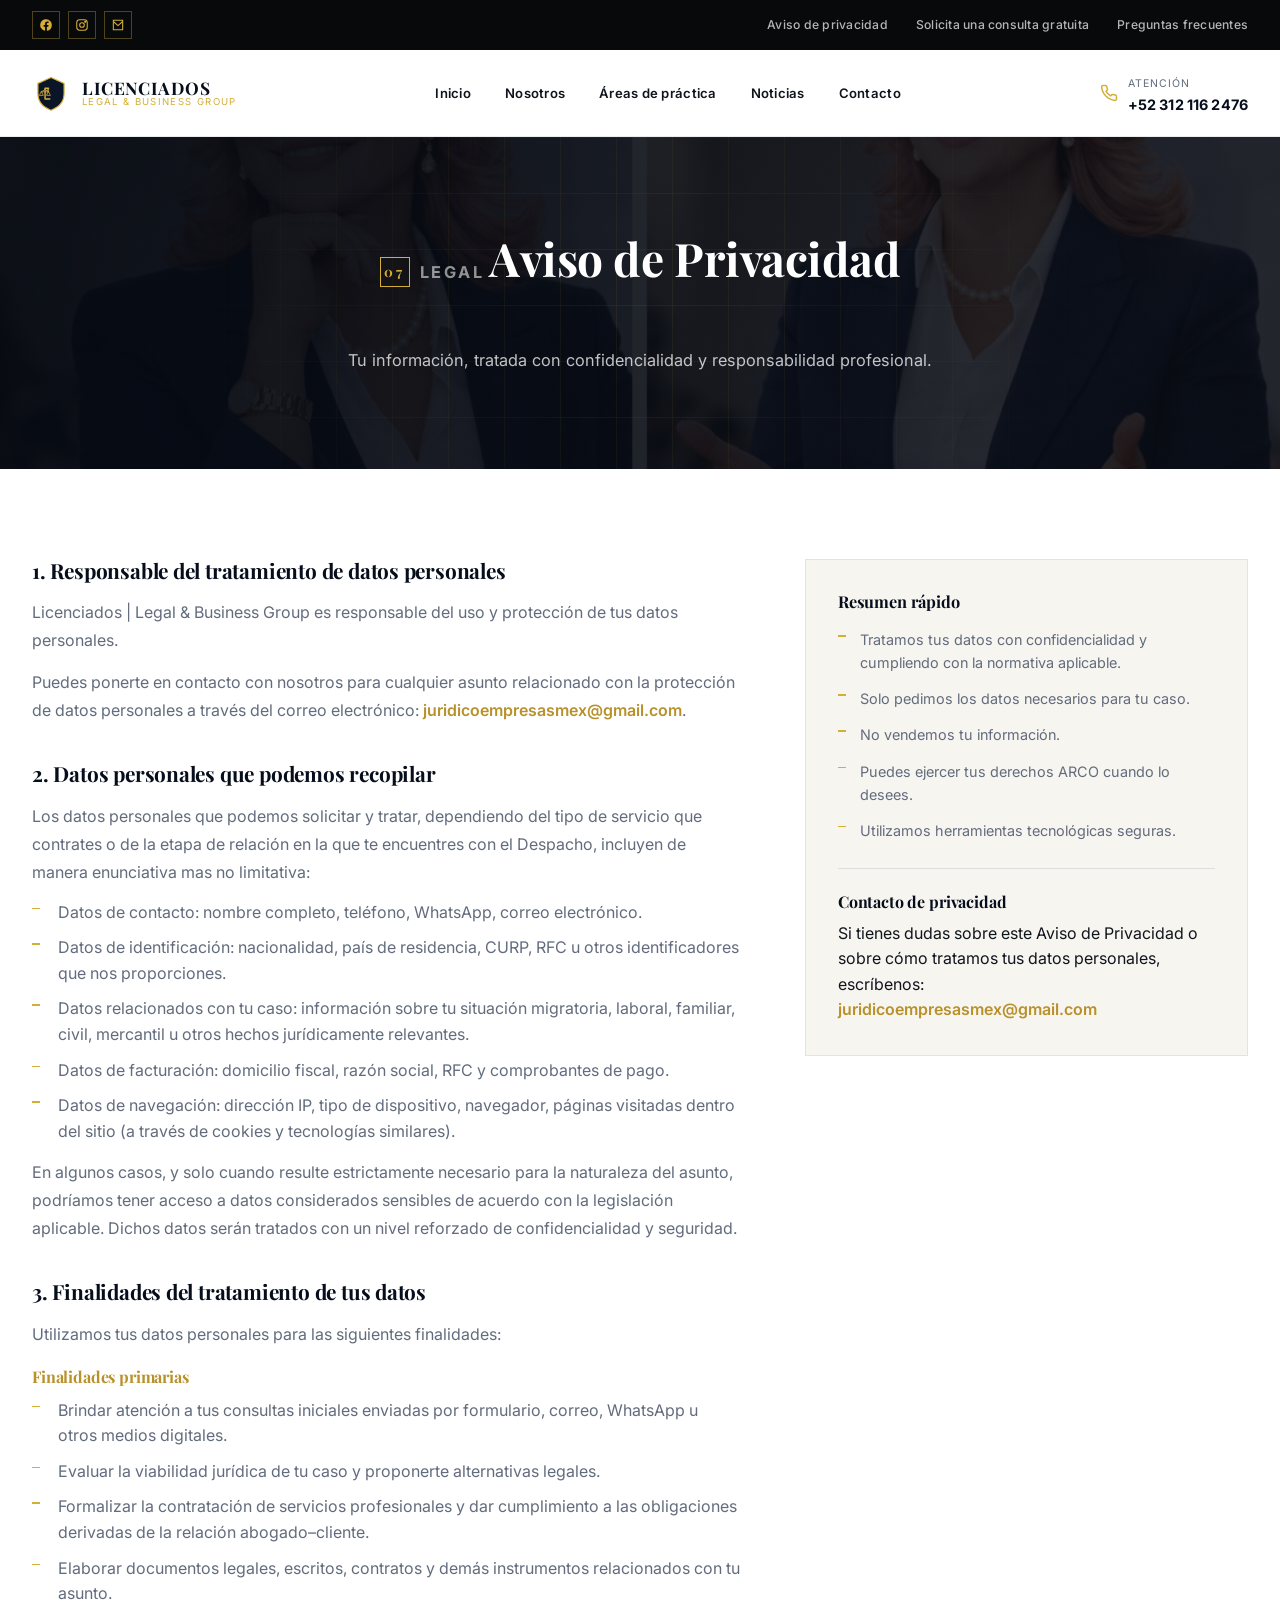
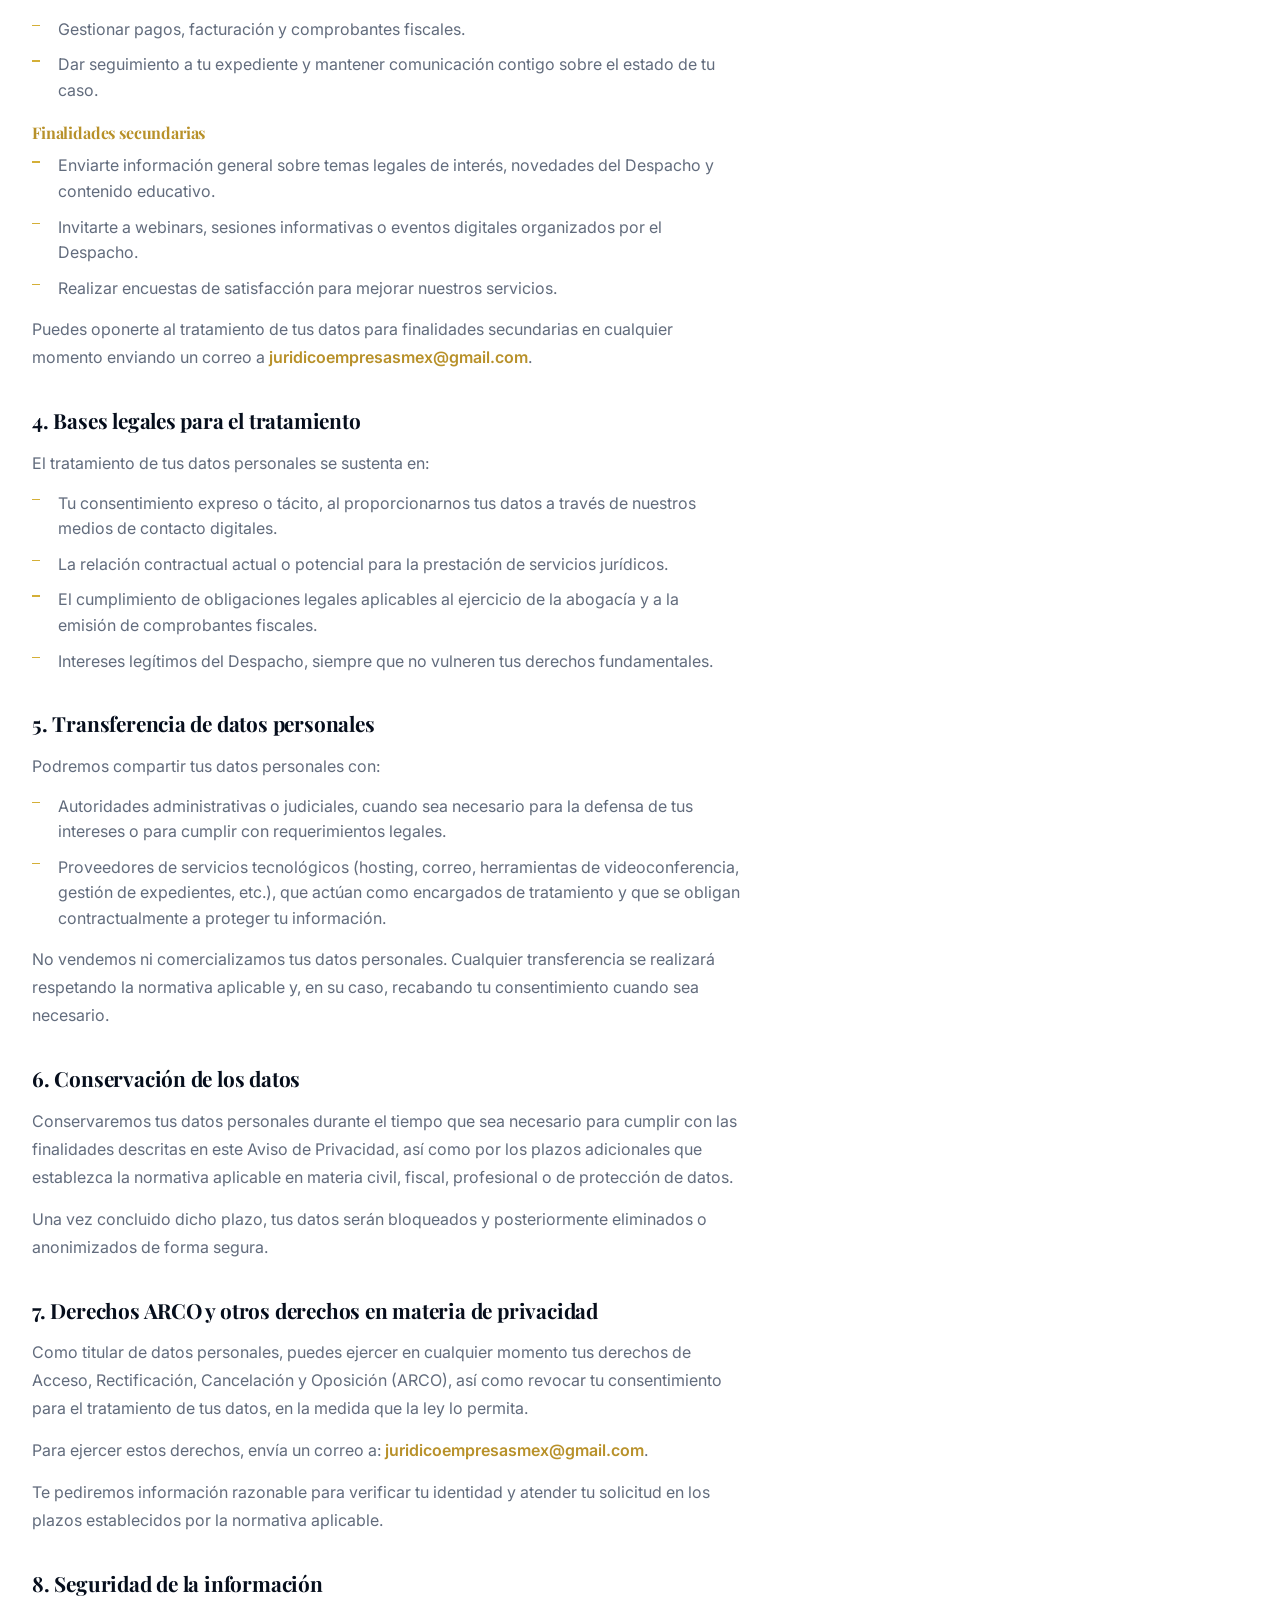
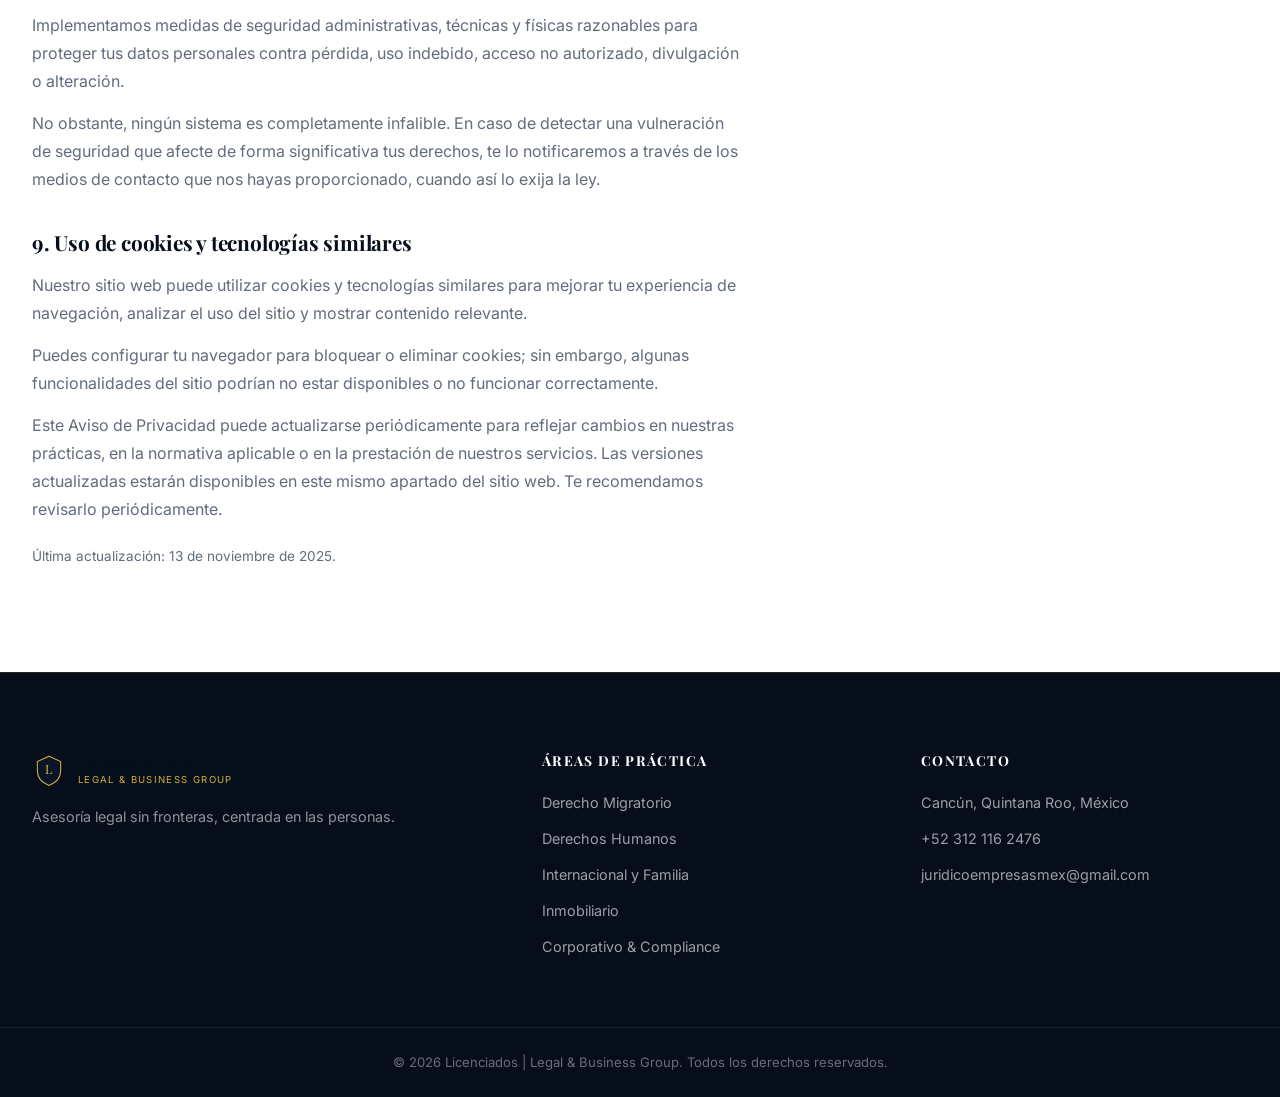
==== privacidad.html @ 24087941 "first commit" ====
<!DOCTYPE html>
<html lang="es-MX">
<head>
<meta charset="UTF-8">
<meta name="viewport" content="width=device-width, initial-scale=1.0">
<title>Aviso de Privacidad — Licenciados | Legal &amp; Business Group</title>
<meta name="description" content="Aviso de privacidad de Licenciados | Legal & Business Group: cómo protegemos y tratamos tus datos personales.">

<link rel="icon" href="data:image/svg+xml,%3Csvg xmlns='http://www.w3.org/2000/svg' viewBox='0 0 64 64'%3E%3Crect width='64' height='64' rx='12' fill='%230a1628'/%3E%3Cpath d='M32 10 L50 18 V32 C50 44 42 51 32 55 C22 51 14 44 14 32 V18 Z' fill='none' stroke='%23d4af37' stroke-width='2.5'/%3E%3Ctext x='32' y='40' font-family='Georgia,serif' font-size='24' fill='%23d4af37' text-anchor='middle'%3EL%3C/text%3E%3C/svg%3E">

<link rel="preconnect" href="https://fonts.googleapis.com">
<link rel="preconnect" href="https://fonts.gstatic.com" crossorigin>
<link href="https://fonts.googleapis.com/css2?family=Playfair+Display:wght@600;700;800&family=Inter:wght@400;500;600;700;800&display=swap" rel="stylesheet">

<link rel="stylesheet" href="assets/css/style.css">
</head>
<body>

<div id="scrollProgress"></div>

<div class="topbar">
  <div class="container topbar-inner">
    <div class="topbar-social">
      <a href="#" aria-label="Facebook"><svg width="14" height="14" viewBox="0 0 24 24" fill="currentColor"><path d="M22 12a10 10 0 1 0-11.6 9.9v-7H7.9V12h2.5V9.8c0-2.5 1.5-3.9 3.8-3.9 1.1 0 2.2.2 2.2.2v2.5h-1.3c-1.2 0-1.6.8-1.6 1.6V12h2.8l-.4 2.9h-2.4v7A10 10 0 0 0 22 12z"/></svg></a>
      <a href="#" aria-label="Instagram"><svg width="14" height="14" viewBox="0 0 24 24" fill="none" stroke="currentColor" stroke-width="1.8"><rect x="3" y="3" width="18" height="18" rx="5"/><circle cx="12" cy="12" r="4"/><circle cx="17.5" cy="6.5" r="1"/></svg></a>
      <a href="mailto:privacidad@licenciados.mx" aria-label="Correo"><svg width="14" height="14" viewBox="0 0 24 24" fill="none" stroke="currentColor" stroke-width="1.8"><path d="M4 4h16v16H4z"/><path d="M4 6l8 7 8-7"/></svg></a>
    </div>
    <div class="topbar-links">
      <a href="privacidad.html">Aviso de privacidad</a>
      <a href="https://wa.me/523121162476?text=Hola%2C%20me%20gustar%C3%ADa%20agendar%20una%20consulta%20gratuita" target="_blank" rel="noopener">Solicita una consulta gratuita</a>
      <a href="index.html#faq">Preguntas frecuentes</a>
    </div>
  </div>
</div>

<header class="header" id="header">
  <div class="container header-inner">
    <a href="index.html" class="brand">
      <svg class="brand-mark" viewBox="0 0 64 64" width="38" height="38" aria-hidden="true">
        <path d="M32 6 L54 16 V33 C54 47.5 44.5 56.5 32 61 C19.5 56.5 10 47.5 10 33 V16 Z" fill="#0a1628" stroke="#d4af37" stroke-width="2"/>
        <path d="M22 24 h6 M22 24 v18 M22 42 h8 M27 24 v6" stroke="#d4af37" stroke-width="2.4" fill="none" stroke-linecap="round"/>
        <path d="M22 26 L16 30 M22 26 L28 30 M16 30 h12 M16 30 l3 6 h-6 z M28 30 l3 6 h-6 z" stroke="#d4af37" stroke-width="1.3" fill="none" stroke-linecap="round" stroke-linejoin="round"/>
      </svg>
      <span class="brand-text">
        <strong>LICENCIADOS</strong>
        <em>Legal &amp; Business Group</em>
      </span>
    </a>

    <nav class="nav" id="nav">
      <a href="index.html#inicio">Inicio</a>
      <a href="index.html#nosotros">Nosotros</a>
      <a href="index.html#areas">Áreas de práctica</a>
      <a href="index.html#noticias">Noticias</a>
      <a href="index.html#contacto">Contacto</a>
    </nav>

    <a href="tel:+523121162476" class="header-phone">
      <svg width="18" height="18" viewBox="0 0 24 24" fill="none" stroke="currentColor" stroke-width="2"><path d="M22 16.92v3a2 2 0 0 1-2.18 2 19.79 19.79 0 0 1-8.63-3.07 19.5 19.5 0 0 1-6-6 19.79 19.79 0 0 1-3.07-8.67A2 2 0 0 1 4.11 2h3a2 2 0 0 1 2 1.72c.12.9.34 1.79.65 2.65a2 2 0 0 1-.45 2.11L8.09 9.91a16 16 0 0 0 6 6l1.43-1.42a2 2 0 0 1 2.11-.45c.86.31 1.75.53 2.65.65A2 2 0 0 1 22 16.92z"/></svg>
      <span><span class="header-phone-label">Atención</span><strong>+52 312 116 2476</strong></span>
    </a>

    <button class="nav-toggle" id="navToggle" aria-label="Abrir menú">
      <span></span><span></span><span></span>
    </button>
  </div>
</header>

<main>
  <div class="photo-banner" style="background-image:linear-gradient(rgba(10,10,10,.5),rgba(10,10,10,.6)),url('assets/img/monica-about.jpg')">
    <div class="photo-banner-inner">
      <p class="tag-index"><span>07</span> Legal</p>
      <h1>Aviso de Privacidad</h1>
      <span class="head-line in-view"></span>
      <p>Tu información, tratada con confidencialidad y responsabilidad profesional.</p>
    </div>
  </div>

  <section class="legal">
    <div class="container legal-inner">
      <div class="legal-body reveal in-view">
        <h2>1. Responsable del tratamiento de datos personales</h2>
        <p>Licenciados | Legal &amp; Business Group es responsable del uso y protección de tus datos personales.</p>
        <p>Puedes ponerte en contacto con nosotros para cualquier asunto relacionado con la protección de datos personales a través del correo electrónico: <a href="mailto:juridicoempresasmex@gmail.com">juridicoempresasmex@gmail.com</a>.</p>

        <h2>2. Datos personales que podemos recopilar</h2>
        <p>Los datos personales que podemos solicitar y tratar, dependiendo del tipo de servicio que contrates o de la etapa de relación en la que te encuentres con el Despacho, incluyen de manera enunciativa mas no limitativa:</p>
        <ul>
          <li>Datos de contacto: nombre completo, teléfono, WhatsApp, correo electrónico.</li>
          <li>Datos de identificación: nacionalidad, país de residencia, CURP, RFC u otros identificadores que nos proporciones.</li>
          <li>Datos relacionados con tu caso: información sobre tu situación migratoria, laboral, familiar, civil, mercantil u otros hechos jurídicamente relevantes.</li>
          <li>Datos de facturación: domicilio fiscal, razón social, RFC y comprobantes de pago.</li>
          <li>Datos de navegación: dirección IP, tipo de dispositivo, navegador, páginas visitadas dentro del sitio (a través de cookies y tecnologías similares).</li>
        </ul>
        <p>En algunos casos, y solo cuando resulte estrictamente necesario para la naturaleza del asunto, podríamos tener acceso a datos considerados sensibles de acuerdo con la legislación aplicable. Dichos datos serán tratados con un nivel reforzado de confidencialidad y seguridad.</p>

        <h2>3. Finalidades del tratamiento de tus datos</h2>
        <p>Utilizamos tus datos personales para las siguientes finalidades:</p>
        <h3>Finalidades primarias</h3>
        <ul>
          <li>Brindar atención a tus consultas iniciales enviadas por formulario, correo, WhatsApp u otros medios digitales.</li>
          <li>Evaluar la viabilidad jurídica de tu caso y proponerte alternativas legales.</li>
          <li>Formalizar la contratación de servicios profesionales y dar cumplimiento a las obligaciones derivadas de la relación abogado–cliente.</li>
          <li>Elaborar documentos legales, escritos, contratos y demás instrumentos relacionados con tu asunto.</li>
          <li>Gestionar pagos, facturación y comprobantes fiscales.</li>
          <li>Dar seguimiento a tu expediente y mantener comunicación contigo sobre el estado de tu caso.</li>
        </ul>
        <h3>Finalidades secundarias</h3>
        <ul>
          <li>Enviarte información general sobre temas legales de interés, novedades del Despacho y contenido educativo.</li>
          <li>Invitarte a webinars, sesiones informativas o eventos digitales organizados por el Despacho.</li>
          <li>Realizar encuestas de satisfacción para mejorar nuestros servicios.</li>
        </ul>
        <p>Puedes oponerte al tratamiento de tus datos para finalidades secundarias en cualquier momento enviando un correo a <a href="mailto:juridicoempresasmex@gmail.com">juridicoempresasmex@gmail.com</a>.</p>

        <h2>4. Bases legales para el tratamiento</h2>
        <p>El tratamiento de tus datos personales se sustenta en:</p>
        <ul>
          <li>Tu consentimiento expreso o tácito, al proporcionarnos tus datos a través de nuestros medios de contacto digitales.</li>
          <li>La relación contractual actual o potencial para la prestación de servicios jurídicos.</li>
          <li>El cumplimiento de obligaciones legales aplicables al ejercicio de la abogacía y a la emisión de comprobantes fiscales.</li>
          <li>Intereses legítimos del Despacho, siempre que no vulneren tus derechos fundamentales.</li>
        </ul>

        <h2>5. Transferencia de datos personales</h2>
        <p>Podremos compartir tus datos personales con:</p>
        <ul>
          <li>Autoridades administrativas o judiciales, cuando sea necesario para la defensa de tus intereses o para cumplir con requerimientos legales.</li>
          <li>Proveedores de servicios tecnológicos (hosting, correo, herramientas de videoconferencia, gestión de expedientes, etc.), que actúan como encargados de tratamiento y que se obligan contractualmente a proteger tu información.</li>
        </ul>
        <p>No vendemos ni comercializamos tus datos personales. Cualquier transferencia se realizará respetando la normativa aplicable y, en su caso, recabando tu consentimiento cuando sea necesario.</p>

        <h2>6. Conservación de los datos</h2>
        <p>Conservaremos tus datos personales durante el tiempo que sea necesario para cumplir con las finalidades descritas en este Aviso de Privacidad, así como por los plazos adicionales que establezca la normativa aplicable en materia civil, fiscal, profesional o de protección de datos.</p>
        <p>Una vez concluido dicho plazo, tus datos serán bloqueados y posteriormente eliminados o anonimizados de forma segura.</p>

        <h2>7. Derechos ARCO y otros derechos en materia de privacidad</h2>
        <p>Como titular de datos personales, puedes ejercer en cualquier momento tus derechos de Acceso, Rectificación, Cancelación y Oposición (ARCO), así como revocar tu consentimiento para el tratamiento de tus datos, en la medida que la ley lo permita.</p>
        <p>Para ejercer estos derechos, envía un correo a: <a href="mailto:juridicoempresasmex@gmail.com">juridicoempresasmex@gmail.com</a>.</p>
        <p>Te pediremos información razonable para verificar tu identidad y atender tu solicitud en los plazos establecidos por la normativa aplicable.</p>

        <h2>8. Seguridad de la información</h2>
        <p>Implementamos medidas de seguridad administrativas, técnicas y físicas razonables para proteger tus datos personales contra pérdida, uso indebido, acceso no autorizado, divulgación o alteración.</p>
        <p>No obstante, ningún sistema es completamente infalible. En caso de detectar una vulneración de seguridad que afecte de forma significativa tus derechos, te lo notificaremos a través de los medios de contacto que nos hayas proporcionado, cuando así lo exija la ley.</p>

        <h2>9. Uso de cookies y tecnologías similares</h2>
        <p>Nuestro sitio web puede utilizar cookies y tecnologías similares para mejorar tu experiencia de navegación, analizar el uso del sitio y mostrar contenido relevante.</p>
        <p>Puedes configurar tu navegador para bloquear o eliminar cookies; sin embargo, algunas funcionalidades del sitio podrían no estar disponibles o no funcionar correctamente.</p>
        <p>Este Aviso de Privacidad puede actualizarse periódicamente para reflejar cambios en nuestras prácticas, en la normativa aplicable o en la prestación de nuestros servicios. Las versiones actualizadas estarán disponibles en este mismo apartado del sitio web. Te recomendamos revisarlo periódicamente.</p>
        <p class="legal-updated">Última actualización: 13 de noviembre de 2025.</p>
      </div>

      <aside class="legal-side frame reveal in-view">
        <h3>Resumen rápido</h3>
        <ul>
          <li>Tratamos tus datos con confidencialidad y cumpliendo con la normativa aplicable.</li>
          <li>Solo pedimos los datos necesarios para tu caso.</li>
          <li>No vendemos tu información.</li>
          <li>Puedes ejercer tus derechos ARCO cuando lo desees.</li>
          <li>Utilizamos herramientas tecnológicas seguras.</li>
        </ul>
        <div class="legal-contact">
          <h4>Contacto de privacidad</h4>
          <p>Si tienes dudas sobre este Aviso de Privacidad o sobre cómo tratamos tus datos personales, escríbenos:</p>
          <a href="mailto:juridicoempresasmex@gmail.com">juridicoempresasmex@gmail.com</a>
        </div>
      </aside>
    </div>
  </section>
</main>

<footer class="footer">
  <div class="container footer-inner">
    <div class="footer-brand">
      <a href="index.html" class="brand">
        <svg class="brand-mark" viewBox="0 0 64 64" width="34" height="34" aria-hidden="true">
          <path d="M32 6 L54 16 V33 C54 47.5 44.5 56.5 32 61 C19.5 56.5 10 47.5 10 33 V16 Z" fill="#0a1628" stroke="#d4af37" stroke-width="2"/>
          <text x="32" y="40" font-family="Playfair Display, serif" font-size="24" fill="#d4af37" text-anchor="middle">L</text>
        </svg>
        <span class="brand-text">
          <strong>LICENCIADOS</strong>
          <em>Legal &amp; Business Group</em>
        </span>
      </a>
      <p>Asesoría legal sin fronteras, centrada en las personas.</p>
    </div>

    <div class="footer-col">
      <h4>Áreas de práctica</h4>
      <ul>
        <li><a href="index.html#areas">Derecho Migratorio</a></li>
        <li><a href="index.html#areas">Derechos Humanos</a></li>
        <li><a href="index.html#areas">Internacional y Familia</a></li>
        <li><a href="index.html#areas">Inmobiliario</a></li>
        <li><a href="index.html#areas">Corporativo &amp; Compliance</a></li>
      </ul>
    </div>

    <div class="footer-col">
      <h4>Contacto</h4>
      <ul>
        <li>Cancún, Quintana Roo, México</li>
        <li><a href="tel:+523121162476">+52 312 116 2476</a></li>
        <li><a href="mailto:juridicoempresasmex@gmail.com">juridicoempresasmex@gmail.com</a></li>
      </ul>
    </div>
  </div>

  <div class="footer-bottom">
    <div class="container footer-bottom-inner">
      <p>&copy; <span id="year"></span> Licenciados | Legal &amp; Business Group. Todos los derechos reservados.</p>
    </div>
  </div>
</footer>

<script>
document.getElementById('year').textContent = new Date().getFullYear();
document.getElementById('navToggle').addEventListener('click', () => document.getElementById('nav').classList.toggle('open'));

const header = document.getElementById('header');
const topbar = document.querySelector('.topbar');
const progressBar = document.getElementById('scrollProgress');
let lastY = window.scrollY;
window.addEventListener('scroll', () => {
  const y = window.scrollY;
  header.classList.toggle('scrolled', y > 20);
  if (y > lastY && y > 140) topbar.classList.add('hide'); else topbar.classList.remove('hide');
  lastY = y;
  const h = document.documentElement;
  const max = h.scrollHeight - h.clientHeight;
  progressBar.style.width = max > 0 ? (y / max * 100) + '%' : '0%';
}, { passive: true });
</script>
</body>
</html>
---- assets/css/style.css ----
/* ============================================
   Licenciados | Legal & Business Group
   Landing page — enterprise / big tech premium
   ============================================ */

:root{
  --navy: #060e1c;
  --navy-2: #0b1a30;
  --navy-3: #10233d;
  --black: #08090b;
  --gold: #d4af37;
  --gold-2: #b8912a;
  --amber: #f2a93b;
  --cream: #f7f5f0;
  --cream-2: #efe9dd;
  --ink: #10141c;
  --muted: #626c7d;
  --white: #ffffff;
  --line: rgba(212,175,55,.16);
  --line-soft: rgba(255,255,255,.08);
  --shadow-soft: 0 30px 70px -30px rgba(3,8,16,.5);
  --ff-serif: "Playfair Display", Georgia, serif;
  --ff-sans: "Inter", -apple-system, BlinkMacSystemFont, "Segoe UI", sans-serif;
  --ease: cubic-bezier(.16,1,.3,1);
  --ease-soft: cubic-bezier(.4,0,.2,1);
}

*,*::before,*::after{box-sizing:border-box;margin:0;padding:0;}
html{scroll-behavior:smooth;}
body{
  font-family:var(--ff-sans);
  color:var(--ink);
  background:var(--white);
  line-height:1.6;
  overflow-x:hidden;
  -webkit-font-smoothing:antialiased;
}
img{max-width:100%;display:block;}
a{text-decoration:none;color:inherit;}
ul{list-style:none;}
button{font-family:inherit;cursor:pointer;border:none;background:none;}
input,select,textarea{font-family:inherit;}
::selection{background:var(--gold);color:var(--navy);}

.container{
  width:100%;
  max-width:1280px;
  margin:0 auto;
  padding:0 32px;
}

h1,h2,h3,h4{font-family:var(--ff-serif);font-weight:700;color:var(--navy);line-height:1.12;letter-spacing:-.01em;}
h2{font-size:clamp(1.9rem,3.2vw,2.75rem);}
h3{font-size:1.25rem;}

.eyebrow{
  font-size:.72rem;
  font-weight:700;
  letter-spacing:.22em;
  text-transform:uppercase;
  color:var(--gold);
  margin-bottom:14px;
  display:inline-flex;align-items:center;gap:10px;
}
.eyebrow::before{content:"";width:26px;height:1px;background:var(--gold);display:inline-block;}

.section-desc{color:var(--muted);max-width:640px;font-size:1.03rem;}
.section-head{margin-bottom:56px;position:relative;}
.section-head.center{text-align:center;margin-left:auto;margin-right:auto;}
.section-head.center .eyebrow{justify-content:center;}
.section-head.center .eyebrow::before{display:none;}
.section-head.light h2{color:var(--white);}
.section-head.light .section-desc{color:rgba(255,255,255,.62);}
.section-head h2{position:relative;}
.head-line{
  display:block;width:0;height:2px;background:linear-gradient(90deg,var(--gold),var(--amber));
  margin-top:22px;transition:width 1s var(--ease);
}
.reveal.in-view .head-line{width:72px;}
.section-head.center .head-line{margin-left:auto;margin-right:auto;}

.tag-index{
  display:inline-flex;align-items:center;gap:10px;
  font-family:var(--ff-sans);font-size:.7rem;font-weight:700;
  letter-spacing:.18em;color:var(--muted);text-transform:uppercase;
  margin-bottom:18px;
}
.tag-index span{
  width:30px;height:30px;border:1px solid var(--gold);
  display:flex;align-items:center;justify-content:center;
  color:var(--gold);font-family:var(--ff-serif);font-size:.85rem;font-weight:700;
}
.section-head.light .tag-index{color:rgba(255,255,255,.5);}

/* ---------- Buttons ---------- */
.btn{
  position:relative;
  display:inline-flex;align-items:center;justify-content:center;gap:10px;
  padding:16px 34px;
  font-weight:600;
  font-size:.82rem;
  letter-spacing:.06em;
  text-transform:uppercase;
  border-radius:0;
  clip-path:polygon(14px 0,100% 0,100% calc(100% - 14px),calc(100% - 14px) 100%,0 100%,0 14px);
  overflow:hidden;
  transition:transform .4s var(--ease),box-shadow .4s var(--ease),color .3s var(--ease-soft);
  white-space:nowrap;
  isolation:isolate;
}
.btn::before{
  content:"";position:absolute;inset:0;z-index:-1;
  transform:translateX(-100%);
  transition:transform .5s var(--ease);
}
.btn-primary{
  background:var(--navy);
  color:var(--gold);
  border:1px solid var(--gold);
}
.btn-primary::before{background:linear-gradient(120deg,var(--gold),var(--amber));}
.btn-primary:hover{color:var(--navy);transform:translateY(-2px);box-shadow:0 18px 40px -16px rgba(212,175,55,.55);}
.btn-primary:hover::before{transform:translateX(0);}

.btn-dark{background:var(--black);color:var(--gold);border:1px solid rgba(212,175,55,.4);}
.btn-dark::before{background:var(--navy);}
.btn-dark:hover{transform:translateY(-2px);box-shadow:0 18px 40px -18px rgba(0,0,0,.5);}
.btn-dark:hover::before{transform:translateX(0);}

.btn-outline-light{border:1px solid rgba(255,255,255,.35);color:var(--white);background:transparent;}
.btn-outline-light::before{background:var(--gold);}
.btn-outline-light:hover{color:var(--navy);transform:translateY(-2px);}
.btn-outline-light:hover::before{transform:translateX(0);}

.btn-sm{padding:12px 22px;font-size:.72rem;}
.btn-block{width:100%;}
.btn span{position:relative;z-index:1;}

/* ---------- Scroll progress ---------- */
#scrollProgress{
  position:fixed;top:0;left:0;height:2px;width:0%;
  background:linear-gradient(90deg,var(--gold),var(--amber));
  z-index:10000;
  box-shadow:0 0 12px rgba(212,175,55,.6);
}

/* ---------- Preloader (bracket loader, sin círculos) ---------- */
#preloader{
  position:fixed;inset:0;z-index:9999;
  background:var(--navy);
  display:flex;align-items:center;justify-content:center;
  transition:opacity .7s var(--ease),visibility .7s var(--ease);
}
#preloader.loaded{opacity:0;visibility:hidden;pointer-events:none;}
.preloader-inner{position:relative;width:110px;height:110px;display:flex;align-items:center;justify-content:center;}
.preloader-logo{position:relative;z-index:2;}
.bracket{position:absolute;width:26px;height:26px;border:2px solid var(--gold);animation:bracketPulse 1.6s var(--ease-soft) infinite;}
.bracket-tl{top:0;left:0;border-right:none;border-bottom:none;}
.bracket-tr{top:0;right:0;border-left:none;border-bottom:none;animation-delay:.15s;}
.bracket-br{bottom:0;right:0;border-left:none;border-top:none;animation-delay:.3s;}
.bracket-bl{bottom:0;left:0;border-right:none;border-top:none;animation-delay:.45s;}
@keyframes bracketPulse{
  0%,100%{transform:scale(1);opacity:.5;}
  50%{transform:scale(1.18);opacity:1;}
}

/* ---------- Topbar ---------- */
.topbar{background:var(--black);position:relative;z-index:1001;transition:margin-top .4s var(--ease-soft),opacity .3s;}
.topbar.hide{margin-top:-40px;opacity:0;}
.topbar-inner{
  display:flex;align-items:center;justify-content:space-between;
  padding:11px 32px;
  flex-wrap:wrap;gap:10px;
}
.topbar-social{display:flex;gap:8px;}
.topbar-social a{
  width:28px;height:28px;
  border:1px solid rgba(212,175,55,.35);
  display:flex;align-items:center;justify-content:center;
  color:var(--gold);transition:background .25s,color .25s;
}
.topbar-social a:hover{background:var(--gold);color:var(--navy);}
.topbar-links{display:flex;gap:28px;flex-wrap:wrap;}
.topbar-links a{
  font-size:.76rem;color:rgba(255,255,255,.7);font-weight:500;letter-spacing:.02em;
  transition:color .25s;position:relative;
}
.topbar-links a:hover{color:var(--gold);}

/* ---------- Header ---------- */
.header{
  position:sticky;top:0;z-index:1000;
  background:rgba(255,255,255,.88);
  backdrop-filter:blur(14px);
  -webkit-backdrop-filter:blur(14px);
  border-bottom:1px solid rgba(10,22,40,.08);
  transition:box-shadow .4s var(--ease-soft),padding .3s var(--ease-soft);
}
.header.scrolled{box-shadow:0 20px 40px -30px rgba(3,8,16,.4);}
.header-inner{
  display:flex;align-items:center;justify-content:space-between;
  gap:24px;
  padding:20px 32px;
  transition:padding .3s var(--ease-soft);
}
.header.scrolled .header-inner{padding:13px 32px;}
.brand{display:flex;align-items:center;gap:12px;}
.brand-mark{flex-shrink:0;}
.brand-text{display:flex;flex-direction:column;line-height:1.1;}
.brand-text strong{
  font-family:var(--ff-serif);
  font-size:1.08rem;
  letter-spacing:.05em;
  color:var(--navy);
}
.brand-text em{
  font-style:normal;
  font-size:.6rem;
  letter-spacing:.14em;
  text-transform:uppercase;
  color:var(--gold);
}

.nav{display:flex;align-items:center;gap:34px;}
.nav a{
  font-size:.82rem;font-weight:600;color:var(--ink);
  letter-spacing:.02em;
  position:relative;padding:4px 0;
  transition:color .25s var(--ease-soft);
}
.nav a::after{
  content:"";position:absolute;left:0;bottom:0;width:0;height:1.5px;
  background:var(--gold);transition:width .35s var(--ease);
}
.nav a:hover{color:var(--navy);}
.nav a:hover::after{width:100%;}

.header-phone{
  display:flex;align-items:center;gap:10px;
  color:var(--ink);font-size:.9rem;
}
.header-phone svg{color:var(--gold);}
.header-phone strong{display:block;font-weight:700;color:var(--navy);letter-spacing:.01em;}
.header-phone-label{font-size:.66rem;color:var(--muted);text-transform:uppercase;letter-spacing:.1em;}

.nav-toggle{display:none;flex-direction:column;gap:5px;padding:6px;}
.nav-toggle span{width:22px;height:2px;background:var(--navy);}

/* ---------- Side progress rail (desktop) ---------- */
.rail{
  position:fixed;right:28px;top:50%;transform:translateY(-50%);
  z-index:500;display:flex;flex-direction:column;gap:16px;
}
.rail a{
  width:9px;height:9px;border:1px solid rgba(10,22,40,.35);
  position:relative;transition:background .3s,border-color .3s,transform .3s;
}
.rail a::after{
  content:attr(data-label);
  position:absolute;right:20px;top:50%;transform:translateY(-50%);
  font-size:.68rem;font-weight:600;letter-spacing:.05em;color:var(--navy);
  white-space:nowrap;opacity:0;transition:opacity .25s;
  background:var(--white);padding:4px 10px;box-shadow:0 6px 16px -8px rgba(0,0,0,.3);
}
.rail a:hover::after{opacity:1;}
.rail a.active{background:var(--gold);border-color:var(--gold);transform:scale(1.3);}
.rail.on-dark a{border-color:rgba(255,255,255,.4);}
.rail.on-dark a.active{background:var(--gold);border-color:var(--gold);}

/* ---------- Marquee ticker ---------- */
.marquee{
  background:var(--navy);
  border-top:1px solid var(--line);border-bottom:1px solid var(--line);
  overflow:hidden;padding:20px 0;position:relative;
}
.marquee-track{
  display:flex;width:max-content;
  animation:marquee 34s linear infinite;
}
.marquee:hover .marquee-track{animation-play-state:paused;}
.marquee-item{
  display:flex;align-items:center;gap:16px;
  padding:0 40px;color:rgba(255,255,255,.55);
  font-family:var(--ff-serif);font-size:1.05rem;font-style:italic;
  white-space:nowrap;
}
.marquee-item svg{width:14px;height:14px;color:var(--gold);flex-shrink:0;}
@keyframes marquee{from{transform:translateX(0);}to{transform:translateX(-50%);}}

/* ---------- Photo banner ---------- */
.photo-banner{
  position:relative;
  padding:96px 32px;
  text-align:center;
  background-size:cover;background-position:center;
  overflow:hidden;
}
.photo-banner::before{
  content:"";position:absolute;inset:0;
  background:linear-gradient(120deg,rgba(4,9,18,.9),rgba(4,9,18,.6));
}
.photo-banner::after{
  content:"";position:absolute;inset:0;
  background-image:
    linear-gradient(var(--line) 1px,transparent 1px),
    linear-gradient(90deg,var(--line) 1px,transparent 1px);
  background-size:56px 56px;
  mask-image:radial-gradient(circle at center,black,transparent 75%);
  opacity:.5;
}
.photo-banner-inner{position:relative;z-index:1;}
.photo-banner .tag-index{justify-content:center;color:rgba(255,255,255,.55);}
.photo-banner h1,.photo-banner h2{
  color:var(--white);
  display:inline-block;
  font-size:clamp(2rem,3.6vw,2.9rem);
}
.photo-banner .head-line{margin-left:auto;margin-right:auto;}
.photo-banner p{color:rgba(255,255,255,.75);margin-top:18px;font-size:1.02rem;}

/* ---------- Hero ---------- */
.hero{position:relative;background:var(--navy);overflow:hidden;}
.hero-bg-grid{
  position:absolute;inset:0;pointer-events:none;
  background-image:linear-gradient(var(--line) 1px,transparent 1px),linear-gradient(90deg,var(--line) 1px,transparent 1px);
  background-size:64px 64px;
  mask-image:linear-gradient(to bottom,black,transparent 85%);
}
.hero-glow{
  position:absolute;top:-20%;right:-10%;width:60%;height:80%;
  background:radial-gradient(circle,rgba(212,175,55,.16),transparent 70%);
  pointer-events:none;filter:blur(10px);
  animation:glowFloat 10s ease-in-out infinite;
}
@keyframes glowFloat{0%,100%{transform:translate(0,0);}50%{transform:translate(-30px,30px);}}
.hero-inner{
  display:grid;grid-template-columns:1fr 1fr;
  min-height:600px;position:relative;
}
.hero-media{position:relative;overflow:hidden;}
.hero-media img{width:100%;height:100%;object-fit:cover;position:absolute;inset:0;transform:scale(1.02);}
.hero-media::after{
  content:"";position:absolute;inset:0;
  background:linear-gradient(90deg,transparent 60%,var(--navy) 100%);
}
.hero-copy{
  position:relative;
  display:flex;flex-direction:column;justify-content:center;
  padding:80px 64px;
  overflow:hidden;
}
.hero-scales{
  position:absolute;right:6%;bottom:6%;width:240px;height:240px;
  opacity:.07;color:var(--gold);pointer-events:none;
}
.shimmer{
  background:linear-gradient(90deg,var(--gold) 0%,var(--amber) 25%,var(--white) 50%,var(--amber) 75%,var(--gold) 100%);
  background-size:250% auto;
  -webkit-background-clip:text;background-clip:text;color:transparent;
  animation:shimmer 5s linear infinite;
}
@keyframes shimmer{to{background-position:-250% center;}}

.hero-copy .eyebrow{
  color:var(--amber);font-family:var(--ff-serif);font-style:italic;
  font-weight:600;text-transform:none;letter-spacing:0;font-size:1.15rem;
  margin-bottom:26px;max-width:460px;
}
.hero-copy .eyebrow::before{display:none;}
.hero-copy h1{
  color:var(--white);
  font-size:clamp(2.1rem,3.8vw,3.1rem);
  margin-bottom:30px;
  overflow:hidden;
}
.hero-word{display:inline-block;overflow:hidden;vertical-align:top;}
.hero-word span{
  display:inline-block;
  transform:translateY(110%);
  animation:wordUp .9s var(--ease) forwards;
  animation-delay:calc(var(--i) * .09s + .5s);
}
@keyframes wordUp{to{transform:translateY(0);}}

.hero-typewriter{
  color:var(--amber);font-family:var(--ff-serif);font-style:italic;font-size:1.05rem;
  margin-bottom:26px;min-height:1.4em;
}
.hero-typewriter .cursor{display:inline-block;animation:blink 1s step-end infinite;color:var(--gold);}
@keyframes blink{50%{opacity:0;}}
.hero-actions{opacity:0;animation:fadeUp .8s var(--ease) forwards;animation-delay:1.4s;}
@keyframes fadeUp{from{opacity:0;transform:translateY(16px);}to{opacity:1;transform:translateY(0);}}

.scroll-cue{
  position:absolute;left:64px;bottom:36px;z-index:2;
  display:flex;align-items:center;gap:12px;color:rgba(255,255,255,.5);
  font-size:.7rem;letter-spacing:.16em;text-transform:uppercase;
}
.scroll-cue-line{width:1px;height:40px;background:rgba(255,255,255,.25);position:relative;overflow:hidden;}
.scroll-cue-line::after{
  content:"";position:absolute;top:-100%;left:0;width:100%;height:100%;
  background:var(--gold);animation:cueDrop 1.8s var(--ease-soft) infinite;
}
@keyframes cueDrop{to{top:100%;}}

.stats-bar{background:linear-gradient(135deg,var(--gold),var(--amber));position:relative;}
.stats-grid{
  display:grid;grid-template-columns:repeat(6,1fr);
  padding:34px 32px;
}
.stat{text-align:center;border-right:1px solid rgba(6,14,28,.15);position:relative;}
.stat:last-child{border-right:none;}
.stat-num,.stat-suffix{
  font-family:var(--ff-serif);
  font-size:2rem;font-weight:700;color:var(--navy);
  font-variant-numeric:tabular-nums;
}
.stat p{font-size:.72rem;color:rgba(6,14,28,.72);margin-top:6px;font-weight:700;letter-spacing:.06em;text-transform:uppercase;}

/* ---------- Enfoque (band) ---------- */
.approach-band{background:var(--black);padding:90px 0;position:relative;}
.approach-band-inner{
  display:grid;grid-template-columns:.7fr 1fr 1fr;gap:44px;align-items:start;
}
.approach-num-box{
  border:1px solid rgba(212,175,55,.5);
  padding:38px 26px;text-align:center;position:relative;
}
.approach-num-box::before,.approach-num-box::after{
  content:"";position:absolute;width:14px;height:14px;border:2px solid var(--gold);
}
.approach-num-box::before{top:-2px;left:-2px;border-right:none;border-bottom:none;}
.approach-num-box::after{bottom:-2px;right:-2px;border-left:none;border-top:none;}
.approach-num-box .big-num{font-family:var(--ff-serif);font-size:4.4rem;font-weight:700;color:var(--white);line-height:1;}
.approach-num-box p{margin-top:16px;color:var(--gold);font-size:.75rem;letter-spacing:.14em;font-weight:700;text-transform:uppercase;}
.approach-band h2{color:var(--white);font-size:1.75rem;margin-top:10px;}
.approach-band .section-desc{color:rgba(255,255,255,.62);max-width:none;}

/* ---------- Corner-frame card utility ---------- */
.frame{position:relative;}
.frame::before,.frame::after{
  content:"";position:absolute;width:18px;height:18px;
  border:1.5px solid var(--gold);opacity:0;
  transition:opacity .4s var(--ease-soft),width .4s var(--ease-soft),height .4s var(--ease-soft);
  pointer-events:none;
}
.frame::before{top:-1px;left:-1px;border-right:none;border-bottom:none;}
.frame::after{bottom:-1px;right:-1px;border-left:none;border-top:none;}
.frame:hover::before,.frame:hover::after{opacity:1;width:26px;height:26px;}

/* ---------- Spotlight card ---------- */
.spot{position:relative;}
.spot::before{
  content:"";position:absolute;inset:0;z-index:0;pointer-events:none;
  background:radial-gradient(320px circle at var(--mx,50%) var(--my,50%),rgba(212,175,55,.14),transparent 70%);
  opacity:0;transition:opacity .4s var(--ease-soft);
}
.spot:hover::before{opacity:1;}
.spot > *{position:relative;z-index:1;}

/* ---------- Por qué elegir ---------- */
.why{padding:110px 0;background:var(--white);}
.why .section-head{text-align:center;}
.why-grid{display:grid;grid-template-columns:repeat(3,1fr);gap:1px;margin-top:20px;background:rgba(10,22,40,.08);border:1px solid rgba(10,22,40,.08);}
.why-card{
  background:var(--white);
  transition:transform .4s var(--ease),background .4s var(--ease-soft);
}
.why-card:hover{transform:translateY(-6px);background:var(--cream);}
.why-media{
  position:relative;height:180px;
  background:linear-gradient(150deg,var(--navy),var(--navy-3));
  display:flex;align-items:center;justify-content:center;
}
.why-media svg{width:52px;height:52px;color:var(--gold);opacity:.9;}
.why-icons{
  position:absolute;bottom:0;left:50%;transform:translate(-50%,50%);
  background:var(--navy);border:1px solid var(--gold);
  padding:12px 20px;
  display:flex;gap:16px;
}
.why-icons svg{width:16px;height:16px;color:var(--gold);}
.why-body{padding:40px 30px 30px;text-align:center;}
.why-body h3{margin-bottom:12px;font-size:1.08rem;}
.why-body p{color:var(--muted);font-size:.92rem;}

/* ---------- Nosotros ---------- */
.about{padding:110px 0;background:var(--white);}
.about-inner{
  display:grid;grid-template-columns:1fr 1fr;gap:72px;align-items:center;
}
.about-copy .eyebrow{margin-bottom:12px;}
.about-copy p{color:var(--muted);margin-bottom:18px;}
.about-media{position:relative;}
.about-media img{
  width:100%;aspect-ratio:4/3;object-fit:cover;
  box-shadow:var(--shadow-soft);
}
.about-media-frame{
  position:absolute;top:18px;left:-18px;right:18px;bottom:-18px;
  border:1px solid var(--gold);z-index:-1;
}
.about-badge{
  position:absolute;bottom:28px;left:-1px;
  background:var(--navy);border:1px solid var(--gold);
  color:var(--white);
  padding:24px 30px;
}
.about-badge-num{
  display:block;font-family:var(--ff-serif);font-size:2.3rem;font-weight:700;color:var(--gold);
}
.about-badge span:last-child{font-size:.72rem;font-weight:700;letter-spacing:.08em;text-transform:uppercase;color:rgba(255,255,255,.75);}
.about-secondary{
  position:absolute;bottom:-30px;right:-1px;
  width:120px;height:120px;
  background:linear-gradient(135deg,var(--gold),var(--amber));
  display:flex;align-items:center;justify-content:center;
  border:5px solid var(--white);
}
.about-secondary svg{width:42px;height:42px;color:var(--navy);}

/* ---------- Áreas de práctica ---------- */
.practice-areas{
  padding:110px 0;
  background:var(--navy);
  position:relative;
}
.areas-grid{
  display:grid;grid-template-columns:repeat(3,1fr);gap:1px;
  background:rgba(212,175,55,.15);border:1px solid rgba(212,175,55,.15);
}
.area-card{
  background:var(--navy-2);
  padding:38px 32px;
  transition:background .4s var(--ease-soft);
  position:relative;
}
.area-card:hover{background:var(--navy-3);}
.area-icon{
  width:52px;height:52px;
  border:1px solid rgba(212,175,55,.4);
  display:flex;align-items:center;justify-content:center;
  color:var(--gold);margin-bottom:24px;
  transition:border-color .3s,background .3s;
}
.area-card:hover .area-icon{background:rgba(212,175,55,.1);border-color:var(--gold);}
.area-icon svg{width:22px;height:22px;}
.area-card h3{color:var(--white);margin-bottom:10px;font-size:1.06rem;}
.area-card p{color:rgba(255,255,255,.55);font-size:.9rem;}

.areas-cta{
  margin-top:1px;
  background:linear-gradient(135deg,var(--gold),var(--amber));
  display:flex;align-items:center;justify-content:space-between;
  flex-wrap:wrap;gap:20px;
  padding:30px 38px;
}
.areas-cta p{color:var(--navy);font-size:1.05rem;font-weight:700;}

/* ---------- Noticias ---------- */
.news{padding:110px 0;background:var(--cream);}
.news .section-head{text-align:center;}
.news-grid{display:grid;grid-template-columns:repeat(3,1fr);gap:28px;margin-top:20px;}
.news-card{
  background:var(--white);
  border:1px solid rgba(10,22,40,.08);
  transition:transform .4s var(--ease),box-shadow .4s var(--ease-soft);
}
.news-card:hover{transform:translateY(-8px);box-shadow:0 26px 50px -24px rgba(10,22,40,.28);}
.news-media{
  position:relative;height:160px;
  background:linear-gradient(150deg,var(--navy),var(--navy-3));
  display:flex;align-items:center;justify-content:center;
}
.news-media svg{width:40px;height:40px;color:var(--gold);opacity:.85;}
.news-date{
  position:absolute;top:0;left:0;
  background:var(--gold);
  color:var(--navy);padding:10px 14px;text-align:center;
  font-family:var(--ff-serif);line-height:1.1;
}
.news-date strong{display:block;font-size:1.2rem;}
.news-date span{display:block;font-size:.6rem;letter-spacing:.1em;text-transform:uppercase;}
.news-body{padding:26px 26px 28px;}
.news-tag{font-size:.68rem;font-weight:700;letter-spacing:.1em;text-transform:uppercase;color:var(--gold);}
.news-body h3{font-size:1.05rem;margin:10px 0 12px;}
.news-body p{color:var(--muted);font-size:.9rem;margin-bottom:16px;}
.news-author{font-size:.7rem;letter-spacing:.08em;text-transform:uppercase;color:var(--muted);font-weight:700;}

/* ---------- FAQ ---------- */
.faq{padding:110px 0;background:var(--white);}
.faq .section-head{text-align:center;}
.faq-columns{
  display:grid;grid-template-columns:1fr 1fr;gap:1px;margin-top:10px;
  background:rgba(10,22,40,.08);border:1px solid rgba(10,22,40,.08);
}
.faq-card{background:var(--white);}
.faq-card-head{
  background:var(--navy);
  color:var(--gold);
  text-align:center;
  font-family:var(--ff-serif);
  font-size:1.15rem;
  font-weight:700;
  padding:20px 20px;
  border-bottom:1px solid var(--gold);
}
.faq-card-body{padding:8px 14px;}
.acc-item{border-bottom:1px solid rgba(10,22,40,.08);}
.acc-item:last-child{border-bottom:none;}
.acc-trigger{
  width:100%;text-align:left;
  display:flex;align-items:center;justify-content:space-between;gap:16px;
  padding:18px 10px;
  color:var(--ink);font-weight:700;font-size:.94rem;
  transition:color .25s var(--ease-soft);
}
.acc-item.open .acc-trigger{color:var(--gold-2);}
.acc-trigger span{
  flex-shrink:0;width:22px;height:22px;
  border:1px solid rgba(212,175,55,.5);
  display:flex;align-items:center;justify-content:center;
  color:var(--gold);font-size:.65rem;
  transition:transform .35s var(--ease),background .3s var(--ease-soft),color .3s var(--ease-soft);
}
.acc-item.open .acc-trigger span{transform:rotate(180deg);background:var(--gold);color:var(--navy);}
.acc-panel{max-height:0;overflow:hidden;transition:max-height .45s var(--ease);}
.acc-panel p{padding:0 12px 22px;color:var(--muted);font-size:.9rem;line-height:1.7;}

/* ---------- Contacto ---------- */
.contact{padding:110px 0;background:var(--cream);}
.contact-inner{
  display:grid;grid-template-columns:.9fr 1.1fr;gap:64px;
}
.contact-channel{
  display:flex;gap:18px;margin-top:30px;
  padding-top:26px;border-top:1px solid rgba(10,22,40,.1);
}
.contact-channel:first-of-type{border-top:none;padding-top:0;}
.contact-channel svg{flex-shrink:0;color:var(--gold);margin-top:2px;}
.contact-channel h4{font-size:.98rem;margin-bottom:8px;}
.contact-channel a{display:block;color:var(--muted);font-size:.92rem;transition:color .25s;}
.contact-channel a:hover{color:var(--gold);}
.contact-channel p{color:var(--muted);font-size:.92rem;}

.contact-form{
  background:var(--navy);
  padding:46px;
  box-shadow:var(--shadow-soft);
  position:relative;
}
.contact-form h3{color:var(--white);margin-bottom:12px;}
.contact-form-desc{color:rgba(255,255,255,.6);font-size:.9rem;margin-bottom:28px;}
.form-row{display:grid;grid-template-columns:1fr 1fr;gap:16px;margin-bottom:16px;}
.contact-form input,.contact-form select,.contact-form textarea{
  width:100%;
  background:rgba(255,255,255,.05);
  border:1px solid rgba(255,255,255,.16);
  border-radius:0;
  padding:14px 16px;
  color:var(--white);
  font-size:.9rem;
  transition:border-color .25s,background .25s;
}
.contact-form textarea{margin-bottom:24px;resize:vertical;}
.contact-form input::placeholder,.contact-form textarea::placeholder{color:rgba(255,255,255,.4);}
.contact-form input:focus,.contact-form select:focus,.contact-form textarea:focus{
  outline:none;border-color:var(--gold);background:rgba(255,255,255,.08);
}
.contact-form select option{background:var(--navy);}
.contact-form-note{color:rgba(255,255,255,.45);font-size:.78rem;margin-top:16px;text-align:center;}

/* ---------- Certificaciones ---------- */
.trust{padding:100px 0;background:var(--cream-2);}
.trust .section-head{text-align:center;}
.trust-grid{
  display:grid;grid-template-columns:1.1fr repeat(3,1fr);gap:1px;align-items:stretch;margin-top:10px;
  background:rgba(10,22,40,.08);border:1px solid rgba(10,22,40,.08);
}
.trust-card{
  background:var(--white);
  padding:34px 28px;
  display:flex;flex-direction:column;justify-content:center;
}
.trust-card h3{font-size:1.02rem;margin-bottom:8px;}
.trust-card p{color:var(--muted);font-size:.88rem;}
.trust-card-badge{
  background:var(--navy);
  align-items:center;
  padding:24px;
}
.trust-card-badge img{max-height:150px;width:auto;margin:0 auto;filter:drop-shadow(0 6px 14px rgba(0,0,0,.35));}

/* ---------- Aviso de privacidad ---------- */
.legal{padding:90px 0;background:var(--white);}
.legal-inner{display:grid;grid-template-columns:1.6fr 1fr;gap:64px;align-items:start;}
.legal-body h2{font-size:1.3rem;margin:38px 0 16px;}
.legal-body h2:first-child{margin-top:0;}
.legal-body p{color:var(--muted);margin-bottom:14px;line-height:1.75;}
.legal-body ul{margin:0 0 14px;}
.legal-body li{
  position:relative;padding-left:26px;margin-bottom:10px;color:var(--muted);line-height:1.6;
}
.legal-body li::before{
  content:"";position:absolute;left:0;top:8px;width:8px;height:1.5px;background:var(--gold);
}
.legal-body a{color:var(--gold-2);font-weight:600;}
.legal-body h3{font-size:1rem;color:var(--gold-2);margin:20px 0 12px;}
.legal-updated{color:var(--muted);font-size:.85rem;margin-top:22px;}
.legal-side{
  background:var(--cream);border:1px solid rgba(10,22,40,.08);padding:32px;
  position:sticky;top:120px;
}
.legal-side h3{font-size:1.02rem;margin-bottom:18px;}
.legal-side ul li{position:relative;padding-left:22px;margin-bottom:13px;color:var(--muted);font-size:.9rem;}
.legal-side ul li::before{content:"";position:absolute;left:0;top:7px;width:8px;height:1.5px;background:var(--gold);}
.legal-side .legal-contact{margin-top:26px;padding-top:24px;border-top:1px solid rgba(10,22,40,.1);}
.legal-side .legal-contact h4{font-family:var(--ff-serif);font-size:1rem;color:var(--navy);margin-bottom:10px;}
.legal-side .legal-contact a{color:var(--gold-2);font-weight:600;}

/* ---------- Footer ---------- */
.footer{background:var(--navy);border-top:1px solid rgba(212,175,55,.15);position:relative;}
.footer-inner{
  display:grid;grid-template-columns:1.4fr 1fr 1fr;gap:52px;
  padding:80px 32px 56px;
}
.footer-brand p{color:rgba(255,255,255,.55);font-size:.9rem;margin:18px 0 22px;}
.footer-social{display:flex;gap:10px;}
.footer-social a{
  width:36px;height:36px;
  border:1px solid rgba(212,175,55,.3);
  display:flex;align-items:center;justify-content:center;
  color:var(--gold);transition:background .25s,color .25s;
}
.footer-social a:hover{background:var(--gold);color:var(--navy);}
.footer-col h4{color:var(--white);font-size:.86rem;letter-spacing:.1em;text-transform:uppercase;margin-bottom:22px;}
.footer-col li{margin-bottom:13px;}
.footer-col a,.footer-col li{color:rgba(255,255,255,.6);font-size:.9rem;}
.footer-col a:hover{color:var(--gold);}
.footer-bottom{border-top:1px solid rgba(255,255,255,.08);}
.footer-bottom-inner{padding:24px 32px;text-align:center;}
.footer-bottom p{color:rgba(255,255,255,.4);font-size:.82rem;}

/* ---------- Floating buttons ---------- */
.whatsapp-float{
  position:fixed;bottom:28px;right:28px;z-index:900;
  width:56px;height:56px;
  background:#25D366;
  display:flex;align-items:center;justify-content:center;
  box-shadow:0 14px 34px -10px rgba(37,211,102,.6);
  animation:pulse 2.6s ease-in-out infinite;
}
@keyframes pulse{
  0%,100%{box-shadow:0 14px 34px -10px rgba(37,211,102,.6);}
  50%{box-shadow:0 14px 34px -4px rgba(37,211,102,.9);}
}
.back-to-top{
  position:fixed;bottom:28px;right:96px;z-index:900;
  width:44px;height:44px;
  background:var(--navy);color:var(--gold);
  display:flex;align-items:center;justify-content:center;
  border:1px solid rgba(212,175,55,.35);
  opacity:0;visibility:hidden;transform:translateY(10px);
  transition:opacity .3s var(--ease-soft),transform .3s var(--ease-soft),visibility .3s;
}
.back-to-top.show{opacity:1;visibility:visible;transform:translateY(0);}

/* ---------- Scroll reveal ---------- */
.reveal{
  opacity:0;
  transform:translateY(36px) scale(.98);
  filter:blur(6px);
  transition:opacity 1s var(--ease),transform 1s var(--ease),filter 1s var(--ease);
}
.reveal.in-view{opacity:1;transform:translateY(0) scale(1);filter:blur(0);}

/* ---------- Responsive ---------- */
@media (max-width:1180px){
  .rail{display:none;}
}
@media (max-width:1024px){
  .hero-inner{grid-template-columns:1fr;}
  .hero-media{height:380px;}
  .scroll-cue{display:none;}
  .about-inner{grid-template-columns:1fr;}
  .about-media{max-width:460px;margin:0 auto;}
  .about-secondary{display:none;}
  .contact-inner{grid-template-columns:1fr;}
  .areas-grid{grid-template-columns:repeat(2,1fr);}
  .why-grid{grid-template-columns:1fr;}
  .news-grid{grid-template-columns:1fr;}
  .trust-grid{grid-template-columns:repeat(2,1fr);}
  .approach-band-inner{grid-template-columns:1fr;}
  .footer-inner{grid-template-columns:1fr 1fr;}
  .legal-inner{grid-template-columns:1fr;}
  .legal-side{position:static;}
}
@media (max-width:860px){
  .nav{display:none;}
  .header-phone{display:none;}
  .nav-toggle{display:flex;}
  .nav.open{
    display:flex;flex-direction:column;
    position:absolute;top:100%;left:0;right:0;
    background:var(--white);padding:22px 32px;gap:20px;
    border-bottom:1px solid rgba(10,22,40,.08);
    box-shadow:0 20px 30px -20px rgba(10,22,40,.2);
  }
  .topbar-inner{justify-content:center;text-align:center;}
  .topbar-links{justify-content:center;}
  .stats-grid{grid-template-columns:repeat(3,1fr);gap:22px 10px;}
  .stat{border-right:none;}
  .faq-columns{grid-template-columns:1fr;}
  .trust-grid{grid-template-columns:1fr;}
  .form-row{grid-template-columns:1fr;}
  .footer-inner{grid-template-columns:1fr;}
}
@media (max-width:520px){
  .areas-grid{grid-template-columns:1fr;}
  .stats-grid{grid-template-columns:repeat(2,1fr);}
  h2{font-size:1.6rem;}
  .back-to-top{right:26px;bottom:96px;}
  .hero-copy{padding:56px 30px;}
  .container{padding:0 20px;}
}

@media (prefers-reduced-motion: reduce){
  *{animation-duration:.01ms !important;animation-iteration-count:1 !important;transition-duration:.01ms !important;scroll-behavior:auto !important;}
}
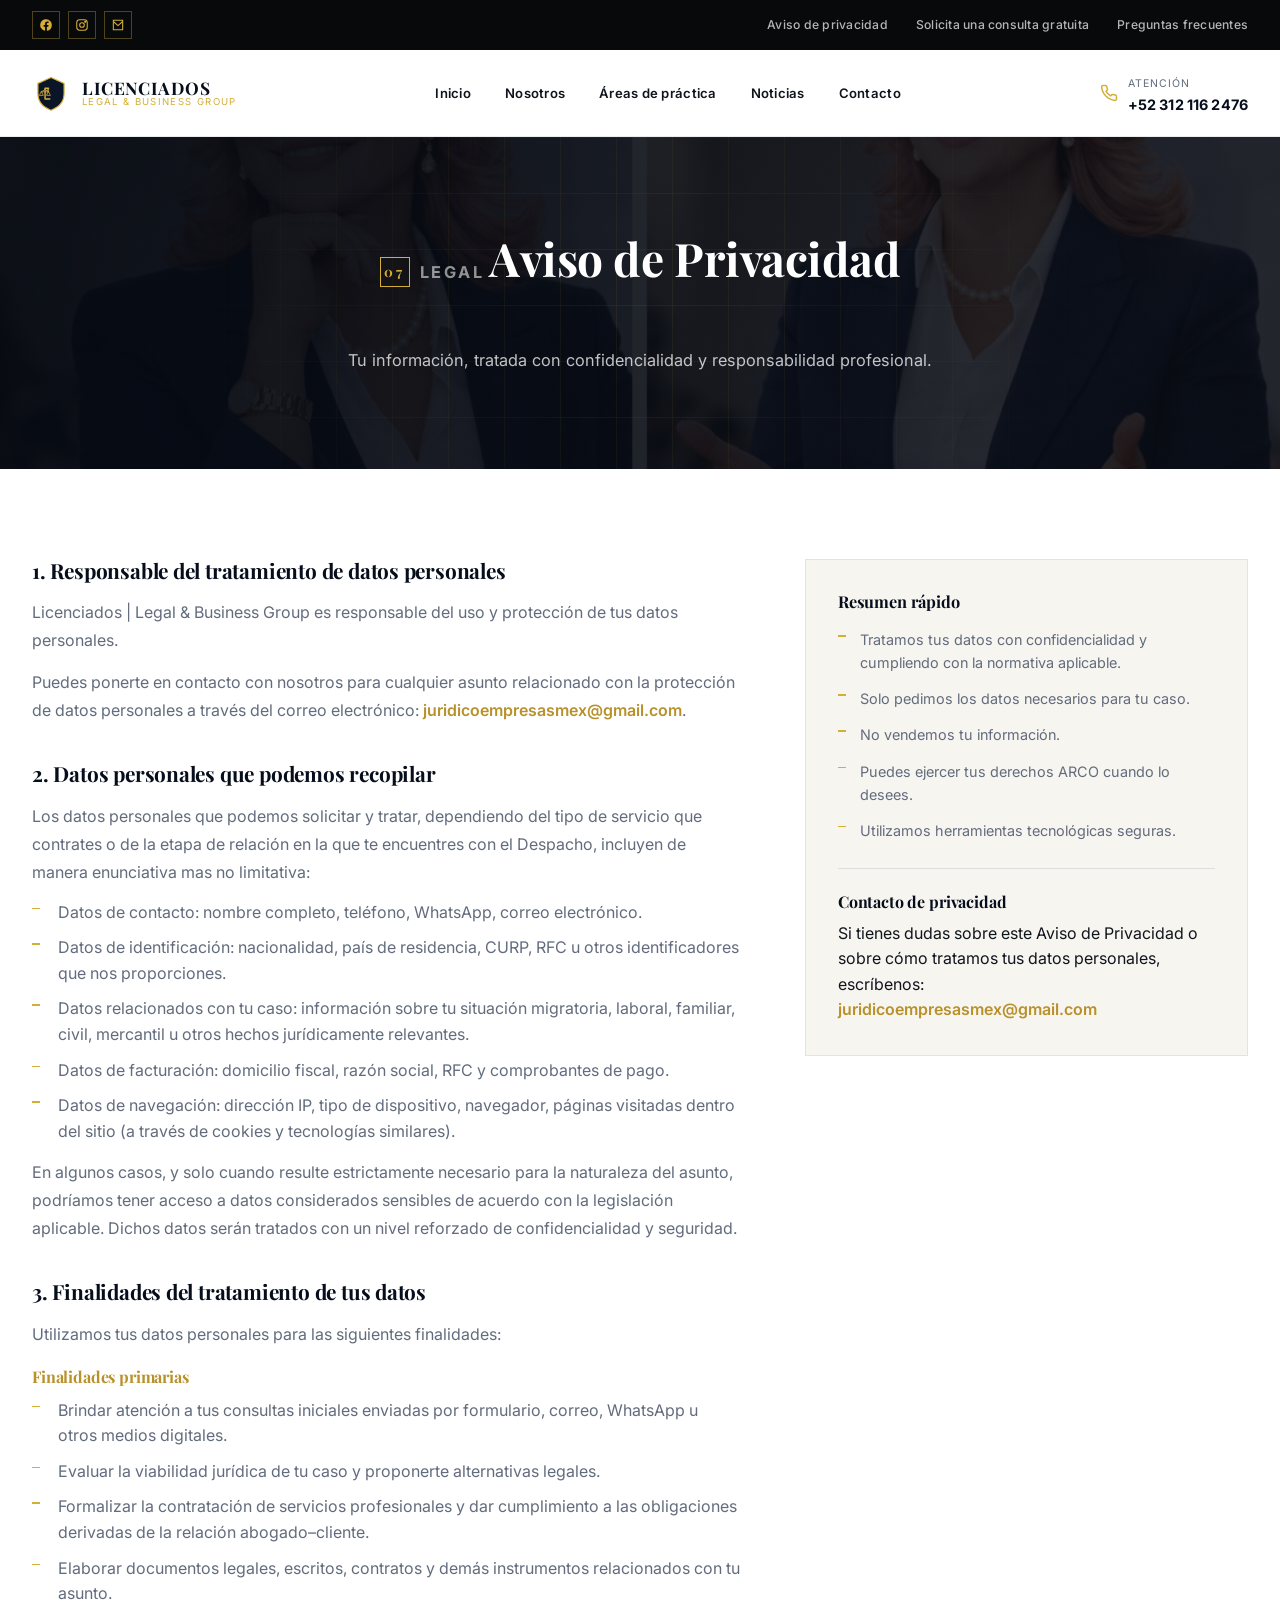
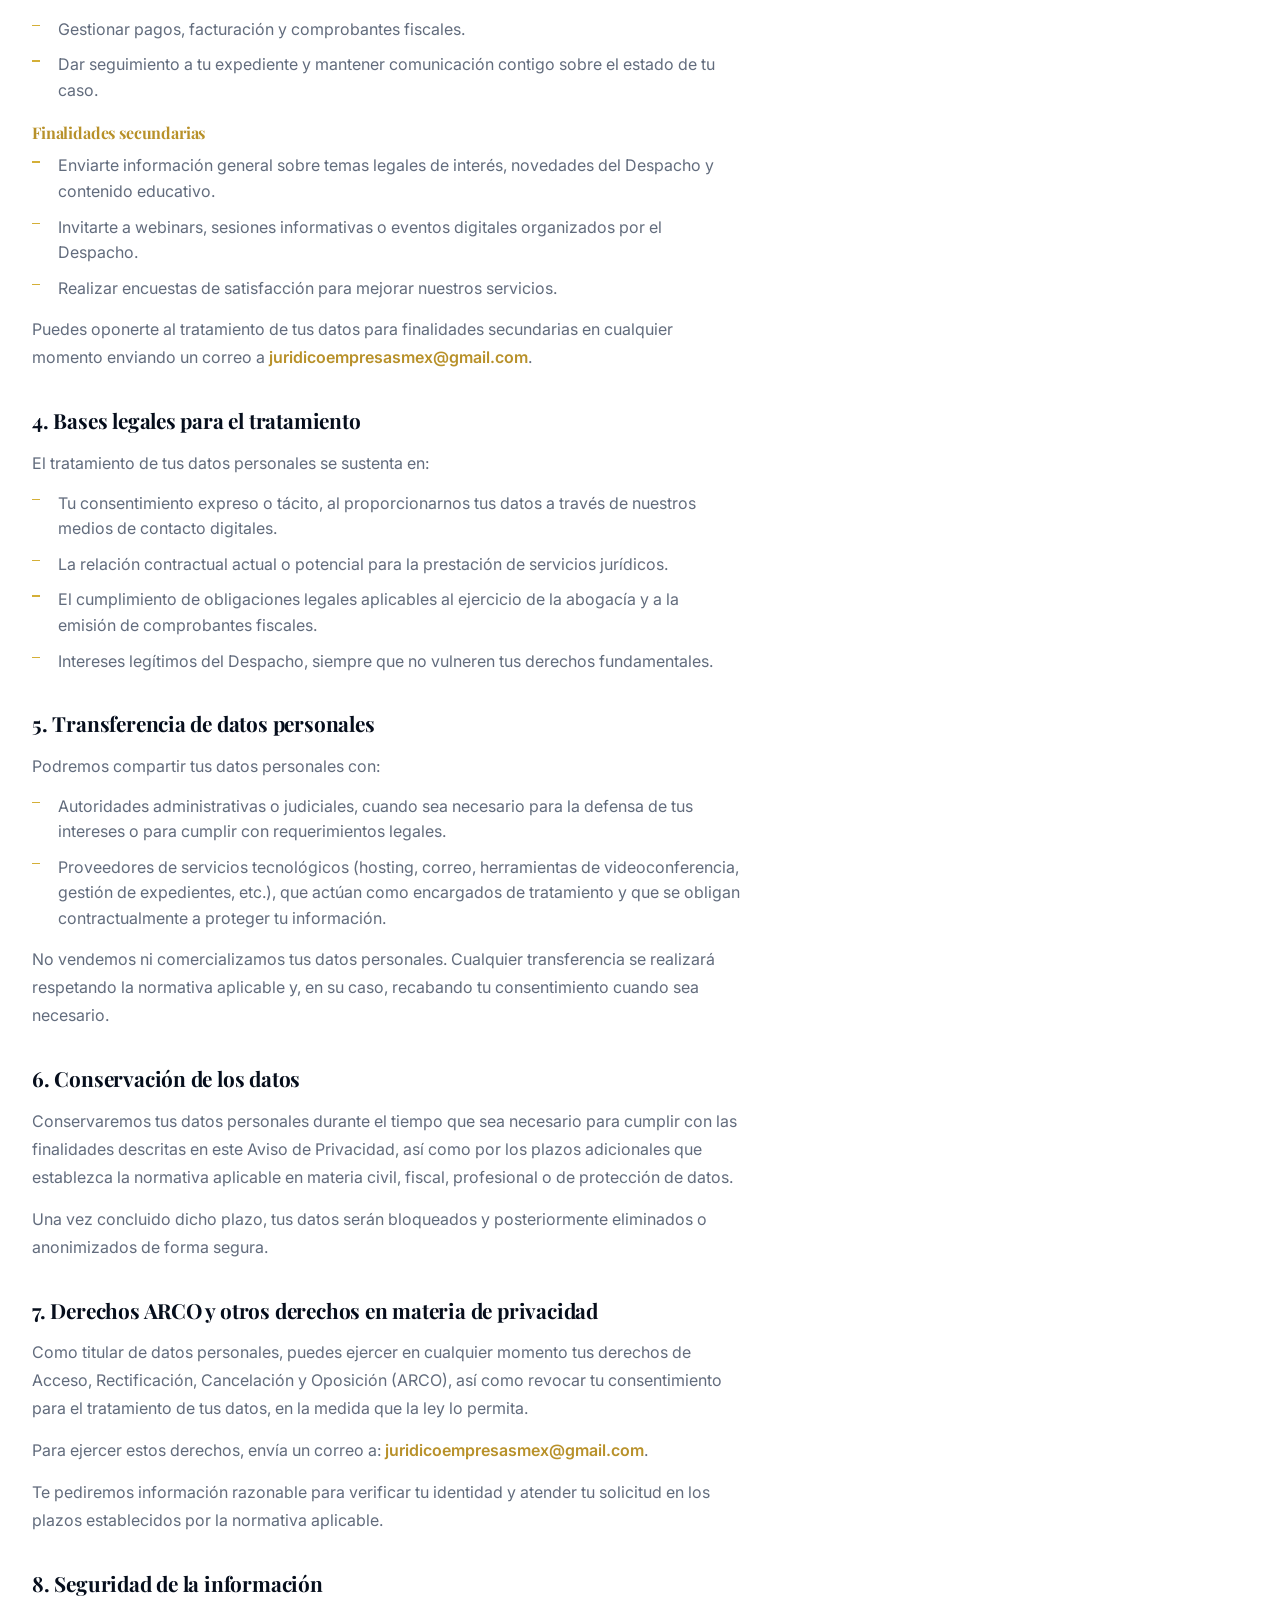
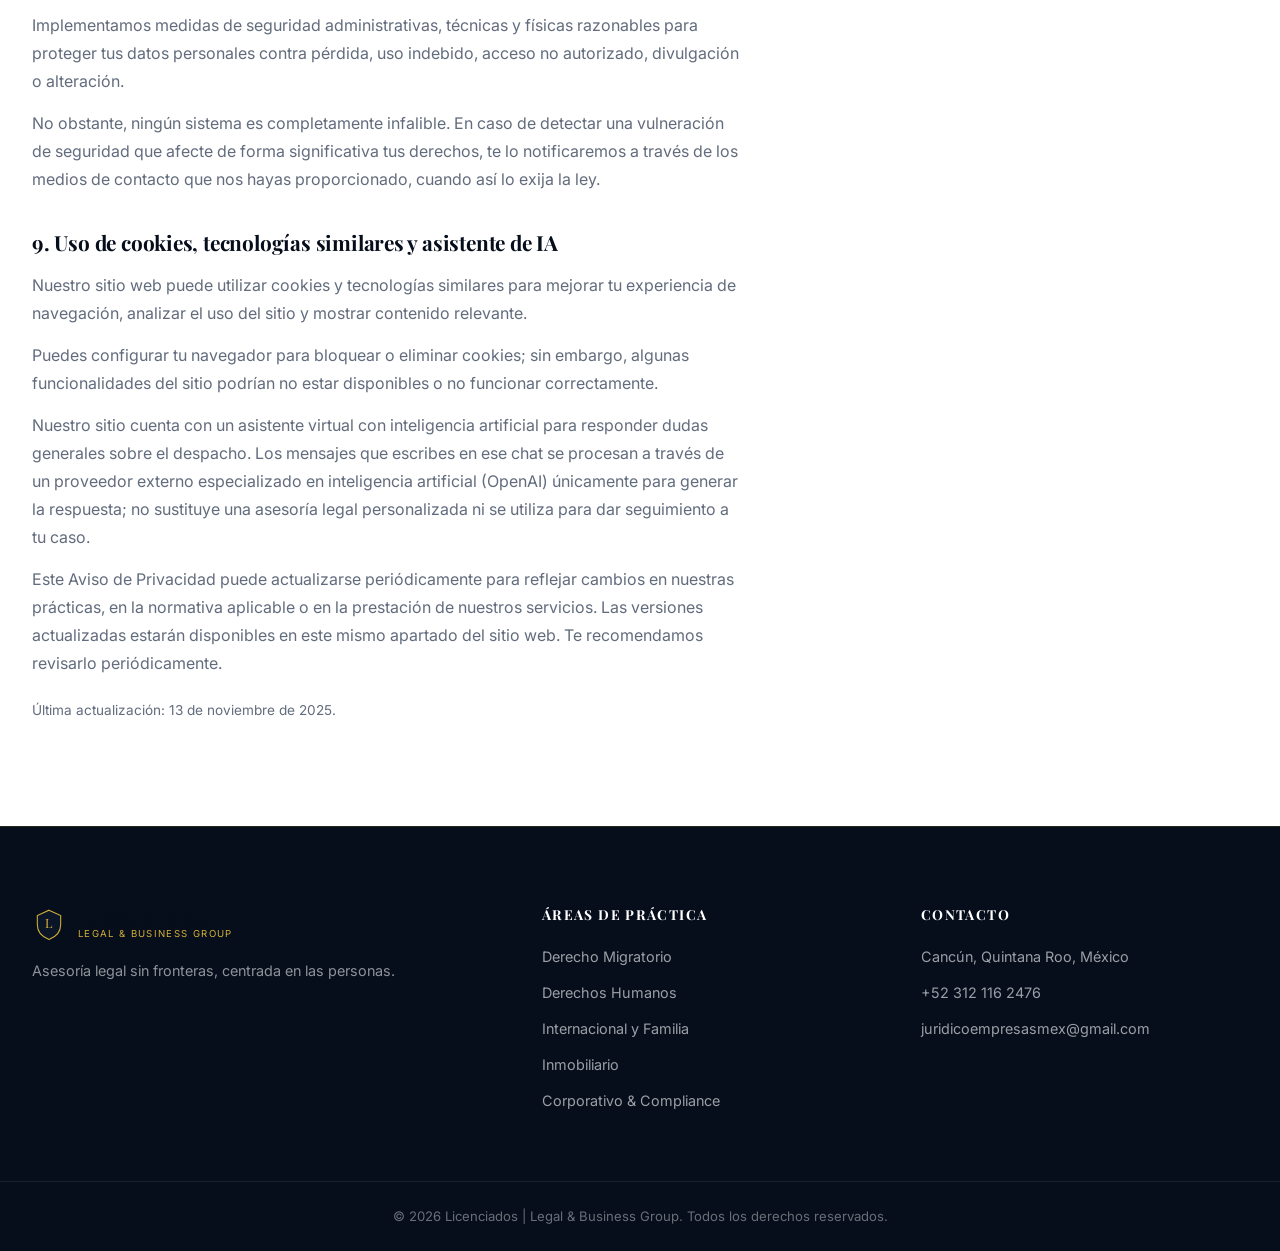
==== commit c1611743: "agregando asistente" ====
--- a/privacidad.html
+++ b/privacidad.html
@@ -143,9 +143,10 @@
         <p>Implementamos medidas de seguridad administrativas, técnicas y físicas razonables para proteger tus datos personales contra pérdida, uso indebido, acceso no autorizado, divulgación o alteración.</p>
         <p>No obstante, ningún sistema es completamente infalible. En caso de detectar una vulneración de seguridad que afecte de forma significativa tus derechos, te lo notificaremos a través de los medios de contacto que nos hayas proporcionado, cuando así lo exija la ley.</p>
 
-        <h2>9. Uso de cookies y tecnologías similares</h2>
+        <h2>9. Uso de cookies, tecnologías similares y asistente de IA</h2>
         <p>Nuestro sitio web puede utilizar cookies y tecnologías similares para mejorar tu experiencia de navegación, analizar el uso del sitio y mostrar contenido relevante.</p>
         <p>Puedes configurar tu navegador para bloquear o eliminar cookies; sin embargo, algunas funcionalidades del sitio podrían no estar disponibles o no funcionar correctamente.</p>
+        <p>Nuestro sitio cuenta con un asistente virtual con inteligencia artificial para responder dudas generales sobre el despacho. Los mensajes que escribes en ese chat se procesan a través de un proveedor externo especializado en inteligencia artificial (OpenAI) únicamente para generar la respuesta; no sustituye una asesoría legal personalizada ni se utiliza para dar seguimiento a tu caso.</p>
         <p>Este Aviso de Privacidad puede actualizarse periódicamente para reflejar cambios en nuestras prácticas, en la normativa aplicable o en la prestación de nuestros servicios. Las versiones actualizadas estarán disponibles en este mismo apartado del sitio web. Te recomendamos revisarlo periódicamente.</p>
         <p class="legal-updated">Última actualización: 13 de noviembre de 2025.</p>
       </div>
--- a/assets/css/style.css
+++ b/assets/css/style.css
@@ -389,6 +389,7 @@
 .hero-typewriter .cursor{display:inline-block;animation:blink 1s step-end infinite;color:var(--gold);}
 @keyframes blink{50%{opacity:0;}}
 .hero-actions{opacity:0;animation:fadeUp .8s var(--ease) forwards;animation-delay:1.4s;}
+.hero-note{margin-top:14px;color:rgba(255,255,255,.55);font-size:.76rem;letter-spacing:.02em;}
 @keyframes fadeUp{from{opacity:0;transform:translateY(16px);}to{opacity:1;transform:translateY(0);}}
 
 .scroll-cue{
@@ -827,3 +828,126 @@
 @media (prefers-reduced-motion: reduce){
   *{animation-duration:.01ms !important;animation-iteration-count:1 !important;transition-duration:.01ms !important;scroll-behavior:auto !important;}
 }
+
+/* ---------- Chat con IA ---------- */
+/* Nota de diseño: este componente es la única excepción al lenguaje visual
+   anguloso del resto del sitio — usa esquinas redondeadas a propósito para
+   sentirse como un chat corporativo moderno (tipo OpenAI). */
+.ai-chat-float{
+  position:fixed;bottom:28px;left:28px;z-index:900;
+  width:60px;height:60px;border-radius:50%;
+  background:linear-gradient(135deg,var(--gold),var(--amber));
+  border:none;
+  display:flex;align-items:center;justify-content:center;
+  box-shadow:0 14px 32px -8px rgba(212,175,55,.55);
+  transition:transform .3s var(--ease-soft),box-shadow .3s var(--ease-soft);
+}
+.ai-chat-float:hover{transform:translateY(-3px) scale(1.05);box-shadow:0 18px 38px -6px rgba(212,175,55,.7);}
+.ai-chat-float i{color:var(--navy);font-size:1.4rem;line-height:1;}
+.ai-chat-float .ai-chat-icon-close{display:none;}
+.ai-chat-float.open .ai-chat-icon-chat{display:none;}
+.ai-chat-float.open .ai-chat-icon-close{display:block;}
+
+.ai-chat-panel{
+  position:fixed;left:28px;bottom:100px;z-index:899;
+  width:404px;max-width:calc(100vw - 40px);
+  height:min(640px,78vh);
+  background:var(--white);
+  border:1px solid rgba(10,22,40,.06);
+  border-radius:22px;
+  box-shadow:0 34px 70px -18px rgba(6,14,28,.4);
+  display:flex;flex-direction:column;overflow:hidden;
+  transform-origin:bottom left;
+  opacity:0;visibility:hidden;transform:translateY(14px) scale(.96);
+  transition:opacity .3s var(--ease-soft),transform .3s var(--ease-soft),visibility .3s;
+}
+.ai-chat-panel.open{opacity:1;visibility:visible;transform:translateY(0) scale(1);}
+
+.ai-chat-header{
+  background:var(--navy);color:var(--white);
+  display:flex;align-items:center;justify-content:space-between;
+  padding:20px 22px;flex-shrink:0;
+}
+.ai-chat-header-info{display:flex;align-items:center;gap:13px;}
+.ai-chat-avatar{
+  width:42px;height:42px;border-radius:50%;
+  background:linear-gradient(135deg,var(--gold),var(--amber));
+  color:var(--navy);font-family:var(--ff-serif);font-weight:700;
+  display:flex;align-items:center;justify-content:center;font-size:1.15rem;flex-shrink:0;
+}
+.ai-chat-header-info strong{display:block;font-size:.98rem;color:var(--white);letter-spacing:.01em;}
+.ai-chat-status{font-size:.74rem;color:rgba(255,255,255,.55);display:flex;align-items:center;gap:6px;margin-top:3px;}
+.ai-chat-status::before{content:"";width:6px;height:6px;border-radius:50%;background:#3ecf6b;display:inline-block;}
+.ai-chat-close{
+  width:30px;height:30px;border-radius:50%;flex-shrink:0;
+  display:flex;align-items:center;justify-content:center;
+  color:rgba(255,255,255,.7);font-size:1rem;line-height:1;
+  transition:background .2s,color .2s;
+}
+.ai-chat-close:hover{background:rgba(255,255,255,.12);color:var(--white);}
+
+.ai-chat-messages{
+  flex:1;overflow-y:auto;padding:22px 20px;
+  background:var(--white);
+  display:flex;flex-direction:column;gap:14px;
+}
+.ai-chat-bubble{
+  max-width:80%;padding:12px 16px;font-size:.89rem;line-height:1.6;
+  word-wrap:break-word;
+}
+.ai-chat-bubble a{color:var(--gold-2);text-decoration:underline;}
+.ai-chat-bubble-assistant{
+  align-self:flex-start;background:var(--cream);color:var(--ink);
+  border-radius:4px 16px 16px 16px;
+}
+.ai-chat-bubble-user{
+  align-self:flex-end;background:var(--navy);color:var(--white);
+  border-radius:16px 4px 16px 16px;
+}
+.ai-chat-typing{
+  align-self:flex-start;background:var(--cream);
+  border-radius:4px 16px 16px 16px;
+  display:flex;gap:4px;align-items:center;padding:14px 16px;
+}
+.ai-chat-typing span{
+  width:6px;height:6px;border-radius:50%;background:var(--gold-2);
+  animation:aiTypingBounce 1.2s ease-in-out infinite;
+}
+.ai-chat-typing span:nth-child(2){animation-delay:.15s;}
+.ai-chat-typing span:nth-child(3){animation-delay:.3s;}
+@keyframes aiTypingBounce{0%,60%,100%{transform:translateY(0);opacity:.5;}30%{transform:translateY(-4px);opacity:1;}}
+
+.ai-chat-input-row{
+  display:flex;align-items:center;gap:10px;
+  padding:16px 18px;border-top:1px solid rgba(10,22,40,.06);
+  background:var(--white);flex-shrink:0;
+}
+.ai-chat-input-row input{
+  flex:1;outline:none;font-size:.9rem;color:var(--ink);
+  background:var(--cream);
+  border:1px solid rgba(10,22,40,.1);
+  border-radius:24px;
+  padding:12px 18px;
+  transition:border-color .2s,background .2s;
+}
+.ai-chat-input-row input:focus{border-color:var(--gold);background:var(--white);}
+.ai-chat-input-row input::placeholder{color:var(--muted);}
+.ai-chat-send{
+  width:42px;height:42px;flex-shrink:0;border-radius:50%;
+  background:linear-gradient(135deg,var(--gold),var(--amber));color:var(--navy);
+  display:flex;align-items:center;justify-content:center;
+  box-shadow:0 6px 16px -6px rgba(212,175,55,.6);
+  transition:transform .2s;
+}
+.ai-chat-send:hover{transform:scale(1.06);}
+.ai-chat-send i{font-size:.95rem;}
+
+.ai-chat-disclaimer{
+  font-size:.68rem;color:var(--muted);text-align:center;
+  padding:0 20px 16px;background:var(--white);flex-shrink:0;
+}
+
+@media (max-width:520px){
+  .ai-chat-float{left:20px;bottom:20px;width:56px;height:56px;}
+  .ai-chat-panel{left:14px;right:14px;bottom:86px;width:auto;max-width:none;height:min(600px,76vh);border-radius:18px;}
+}
